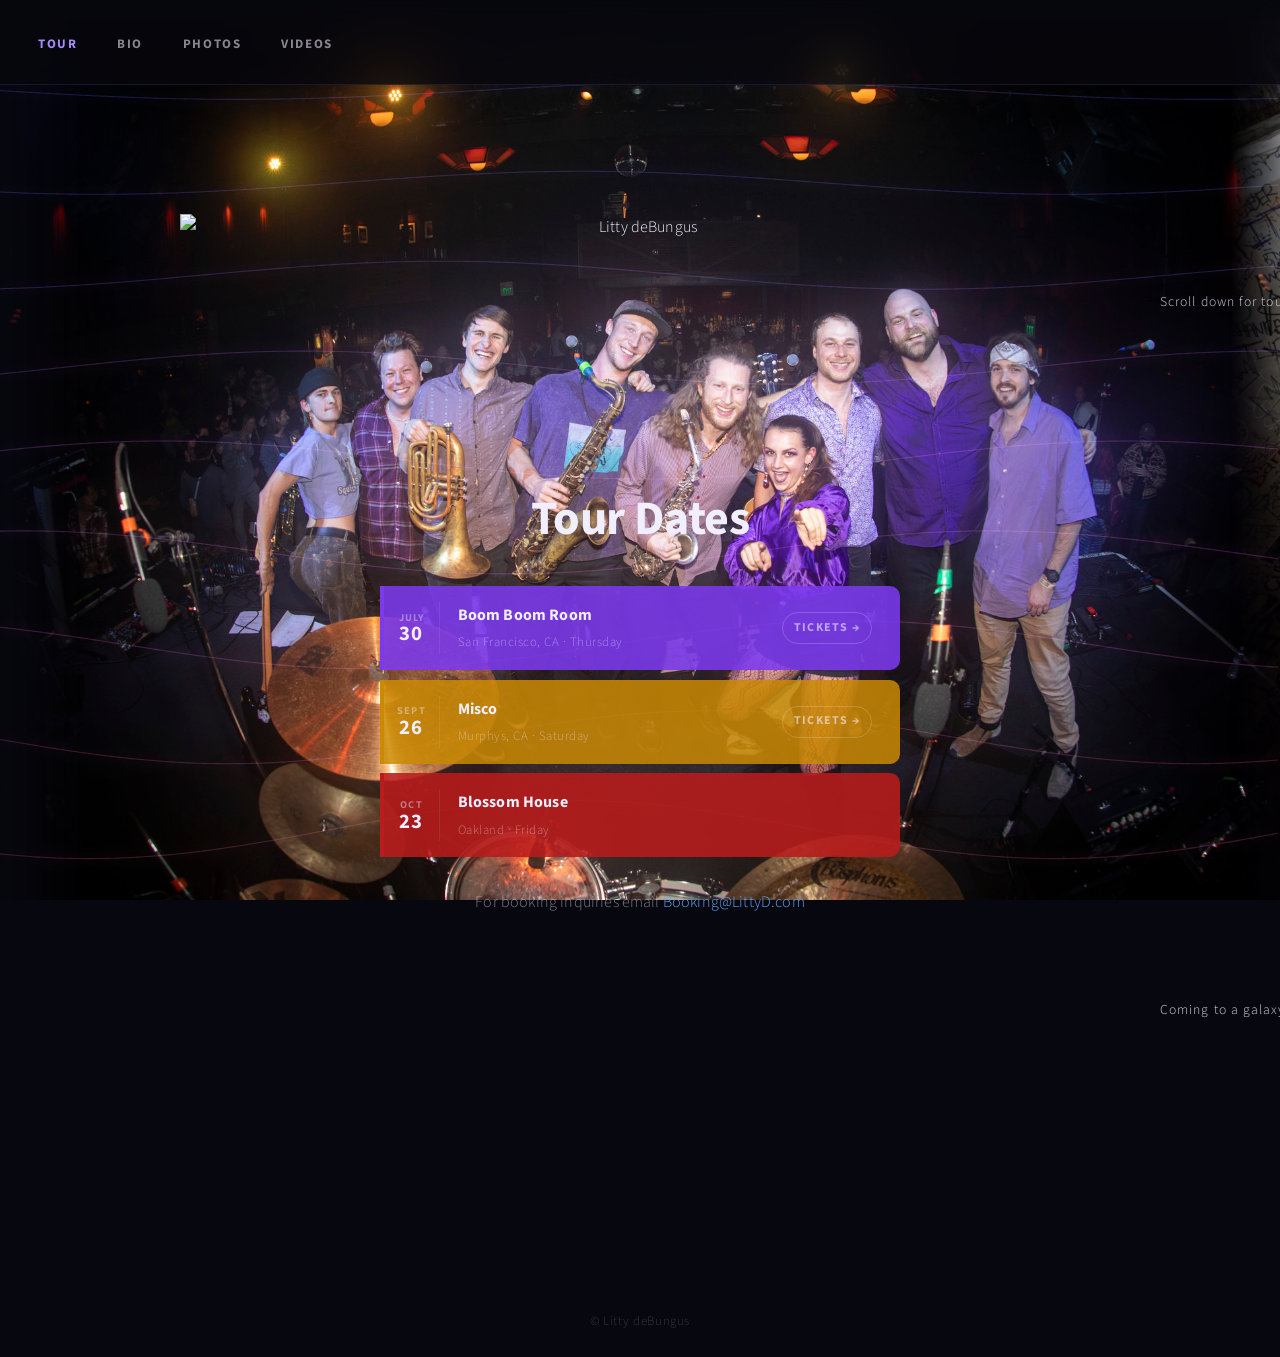
==== index.html @ 31338e6e "Add show: Blossom House; Update show: Blossom House" ====
<!DOCTYPE HTML>
<!--
  Copyright Stefan Turkowski
  Started from Aerial by HTML5 UP
-->
<html>
<head>
  <title>Litty D</title>
  <meta property="og:title" content="Litty D" />
  <meta property="og:type" content="website" />
  <meta property="og:url" content="https://littyd.com/" />
  <meta property="og:image" content="https://littyd.com/thumbnail.jpg" />
  <meta charset="utf-8" />
  <meta name="viewport" content="width=device-width, initial-scale=1, user-scalable=no" />
  <link rel="stylesheet" href="assets/css/main.css" />
  <script src="assets/js/logo-glow.js"></script>
  <noscript><link rel="stylesheet" href="assets/css/noscript.css" /></noscript>
</head>
<body class="is-preload">

  <div id="bg"></div>
  <canvas id="waves-bg"></canvas>

  <div id="wrapper">

    <header id="header">
      <nav class="topnav">
        <a class="active" href="./index.html">Tour</a>
        <a href="./bio.html">Bio</a>
        <a href="./photos.html">Photos</a>
        <a href="./videos.html">Videos</a>
      </nav>
    </header>

    <div id="main">
      <div class="content">

        <img src="logo.png" alt="Litty deBungus" class="site-logo" />

        <marquee id="easter2" behavior="scroll" direction="left">Scroll down for tour dates...</marquee>

        <nav>
          <ul>
            <li><a href="https://open.spotify.com/artist/1wzkm8uYH2UiFbdSSP0gIz?si=rSxMXra6RtSMRiDYsQe52A" class="icon brands fa-spotify"><span class="label">Spotify</span></a></li>
            <li><a href="https://music.youtube.com/channel/UCyQRqttn6OlrTbFi0AKCs3g?si=rKUJft7sG61y6W-c" class="icon brands fa-youtube"><span class="label">YouTube Music</span></a></li>
            <li><a href="https://www.instagram.com/littydebungus" class="icon brands fa-instagram"><span class="label">Instagram</span></a></li>
            <li><a href="https://www.facebook.com/littydebungus" class="icon brands fa-facebook-square"><span class="label">Facebook</span></a></li>
            <li><a href="https://www.youtube.com/channel/UCTn82omUSsgufkTLmqH3wOQ" class="icon brands fa-youtube-square"><span class="label">YouTube</span></a></li>
            <li><a href="https://littydebungus.bandcamp.com/album/live-at-misco-9-14-24" class="icon brands fa-bandcamp"><span class="label">BandCamp</span></a></li>
          </ul>
        </nav>

        <h2 class="section-title">Tour Dates</h2>

        <ul class="tour-dates-list">
          <li class="tour-date-item tour-color-purple" data-date="2026-07-30">
            <div class="tour-date-badge">
              <span class="badge-month">July</span>
              <span class="badge-day">30</span>
            </div>
            <div class="tour-date-info">
              <span class="tour-event-name">Boom Boom Room</span>
              <span class="tour-venue">San Francisco, CA &middot; Thursday</span>
            </div>
            <a href="https://boomboomroom.com/event/litty-debungus-no-cover-charge-funk-band-show-spectacular/client-club-demo/san-francisco-california/" class="tour-tickets-link">Tickets →</a>
          </li>
          <li class="tour-date-item tour-color-yellow" data-date="2026-09-26">
            <div class="tour-date-badge">
              <span class="badge-month">Sept</span>
              <span class="badge-day">26</span>
            </div>
            <div class="tour-date-info">
              <span class="tour-event-name">Misco</span>
              <span class="tour-venue">Murphys, CA &middot; Saturday</span>
            </div>
            <a href="http://campmisco.com/" class="tour-tickets-link">Tickets →</a>
          </li>
          <li class="tour-date-item tour-color-red" data-date="2026-10-23">
            <div class="tour-date-badge">
              <span class="badge-month">Oct</span>
              <span class="badge-day">23</span>
            </div>
            <div class="tour-date-info">
              <span class="tour-event-name">Blossom House</span>
              <span class="tour-venue">Oakland &middot; Friday</span>
            </div>
          </li>
        </ul>

        <p class="booking-blurb">For booking inquiries email <a href="mailto:Booking@LittyD.com">Booking@LittyD.com</a></p>

        <nav>
          <ul>
            <li><a href="https://open.spotify.com/artist/1wzkm8uYH2UiFbdSSP0gIz?si=rSxMXra6RtSMRiDYsQe52A" class="icon brands fa-spotify"><span class="label">Spotify</span></a></li>
            <li><a href="https://music.youtube.com/channel/UCyQRqttn6OlrTbFi0AKCs3g?si=rKUJft7sG61y6W-c" class="icon brands fa-youtube"><span class="label">YouTube Music</span></a></li>
            <li><a href="https://www.instagram.com/littydebungus" class="icon brands fa-instagram"><span class="label">Instagram</span></a></li>
            <li><a href="https://www.facebook.com/littydebungus" class="icon brands fa-facebook-square"><span class="label">Facebook</span></a></li>
            <li><a href="https://www.youtube.com/channel/UCTn82omUSsgufkTLmqH3wOQ" class="icon brands fa-youtube-square"><span class="label">YouTube</span></a></li>
            <li><a href="https://littydebungus.bandcamp.com/album/live-at-misco-9-14-24" class="icon brands fa-bandcamp"><span class="label">BandCamp</span></a></li>
          </ul>
        </nav>

        <marquee id="easter" behavior="scroll" direction="left"></marquee>
        <script>
          var myArray = [
            "The prescription's the same",
            "Coming to a galaxy near you",
            "Music as it ought to be",
            "Drivin' on the bay bridge",
          ];
          document.getElementById('easter').innerHTML = myArray[Math.floor(Math.random() * myArray.length)];
        </script>

        <!-- SnapWidget -->
        <script src="https://snapwidget.com/js/snapwidget.js"></script>
        <iframe src="https://snapwidget.com/embed/1117760" class="snapwidget-widget" allowtransparency="true" frameborder="0" scrolling="no" style="border:none; overflow:hidden; width:100%;" title="Recent Insta Posts"></iframe>

      </div>

      <footer id="footer">
        <span class="copyright">&copy; Litty deBungus</span>
      </footer>
    </div>

  </div>

  <script src="assets/js/dynamic-bg.js"></script>
  <script src="assets/js/waves-bg.js"></script>
  <script src="assets/js/glow-proximity.js"></script>
  <script>
    window.onload = function () { document.body.classList.remove('is-preload'); }
    window.ontouchmove = function () { return false; }
    window.onorientationchange = function () { document.body.scrollTop = 0; }
  </script>
</body>
</html>
---- assets/css/main.css ----
@import url("https://fonts.googleapis.com/css?family=Source+Sans+Pro:300,700,900");
@import url("fontawesome-all.min.css");

/* Reset */
html, body, div, span, applet, object,
iframe, h1, h2, h3, h4, h5, h6, p, blockquote,
pre, a, abbr, acronym, address, big, cite,
code, del, dfn, em, img, ins, kbd, q, s, samp,
small, strike, strong, sub, sup, tt, var, b,
u, i, center, dl, dt, dd, ol, ul, li, fieldset,
form, label, legend, table, caption, tbody,
tfoot, thead, tr, th, td, article, aside,
canvas, details, embed, figure, figcaption,
footer, header, hgroup, menu, nav, output, ruby,
section, summary, time, mark, audio, video {
  margin: 0; padding: 0; border: 0;
  font-size: 100%; font: inherit; vertical-align: baseline;
}

article, aside, details, figcaption, figure,
footer, header, hgroup, menu, nav, section { display: block; }

ol, ul { list-style: none; }
blockquote, q { quotes: none; }
blockquote:before, blockquote:after, q:before, q:after { content: ''; content: none; }
table { border-collapse: collapse; border-spacing: 0; }

html { box-sizing: border-box; }
*, *:before, *:after { box-sizing: inherit; }

/* ── Logo glow palette (overridden per-load by logo-glow.js) ────── */

:root {
  --lg-base:  rgba(167, 139, 250, 0.60);
  --lg-hi:    rgba(167, 139, 250, 0.90);
  --lg-mid:   rgba(167, 139, 250, 0.55);
  --lg-lo:    rgba(167, 139, 250, 0.30);
  --lg-fade:  rgba(167, 139, 250, 0.12);

  --lg-soft-base:  rgba(167, 139, 250, 0.22);
  --lg-soft-hi:    rgba(167, 139, 250, 0.38);
  --lg-soft-mid:   rgba(167, 139, 250, 0.18);
  --lg-soft-lo:    rgba(167, 139, 250, 0.08);
  --lg-soft-fade:  rgba(167, 139, 250, 0.03);

  --lg-text-a: rgba(167, 139, 250, 0.75);
  --lg-text-b: rgba(167, 139, 250, 0.38);
  --lg-text-c: rgba(167, 139, 250, 0.16);
}

/* ── Base ───────────────────────────────────────────────────────── */

html, body {
  background: #07070f;
  color: #f0eeff;
  font-family: 'Source Sans Pro', sans-serif;
  font-size: 16px;
  font-weight: 300;
  line-height: 1.7;
  letter-spacing: 0.01em;
  -webkit-text-size-adjust: none;
  overflow-y: scroll;
}

body.is-preload * { transition: none !important; animation: none !important; }

mark { background-color: transparent; color: inherit; }

a {
  color: #a78bfa;
  text-decoration: none;
  transition: color 0.2s ease, opacity 0.2s ease;
  border-bottom: none;
  outline: 0;
}
a:hover { color: #c4b5fd; opacity: 0.9; }

/* ── Old scrolling image backgrounds ───────────────────────────── */

#bg {
  backface-visibility: hidden;
  transform: translate3d(0,0,0);
  background: #07070f;
  height: calc(100% - 20px);
  left: 0;
  position: fixed;
  top: 20px;
  z-index: 0;
}

#bg2 {
  backface-visibility: hidden;
  transform: translate3d(0,0,0);
  background: #07070f url("images/bg2.jpg") bottom left;
  background-repeat: repeat-x;
  background-size: contain;
  width: 6750px;
  height: calc(100% - 20px);
  left: 0;
  position: fixed;
  top: 20px;
  z-index: 0;
}

@keyframes bg {
  0%   { transform: translate3d(0,0,0); }
  100% { transform: translate3d(-2250px,0,0); }
}

@media screen and (max-width: 1680px) {
  @keyframes bg {
    0%   { transform: translate3d(0,0,0); }
    100% { transform: translate3d(-1500px,0,0); }
  }
}

@media screen and (max-width: 1280px) {
  @keyframes bg {
    0%   { transform: translate3d(0,0,0); }
    100% { transform: translate3d(-750px,0,0); }
  }
}

@media screen and (max-width: 736px) {
  #bg, #bg2 { top: 20px; height: calc(100% - 20px); }
  #bg { animation: bg-mobile 24s linear infinite alternate; }
  @keyframes bg-mobile {
    0%   { transform: translate3d(0,0,0); }
    100% { transform: translate3d(-300px,0,0); }
  }
}

/* ── Canvas BG ──────────────────────────────────────────────────── */

#waves-bg {
  position: fixed;
  top: 20px;
  left: 0;
  right: 0;
  bottom: 0;
  width: 100%;
  height: calc(100% - 20px);
  z-index: 1;
  pointer-events: none;
  mix-blend-mode: screen;
}

/* ── Wrapper ────────────────────────────────────────────────────── */

#wrapper {
  position: relative;
  z-index: 2;
  min-height: 100vh;
}

/* ── Header / Nav ───────────────────────────────────────────────── */

#header {
  position: fixed;
  top: 0;
  left: 0;
  right: 0;
  z-index: 999;
  background: rgba(7, 7, 15, 0.72);
  backdrop-filter: blur(18px);
  -webkit-backdrop-filter: blur(18px);
  border-bottom: 1px solid rgba(167, 139, 250, 0.12);
  animation: none;
  opacity: 1;
  transform: none;
}

.topnav {
  display: flex;
  align-items: center;
  padding: 0 20px;
  height: 20px;
  gap: 4px;
}

.topnav a {
  display: inline-flex;
  align-items: center;
  height: 20px;
  padding: 0 18px;
  font-size: 13px;
  font-weight: 700;
  letter-spacing: 0.12em;
  text-transform: uppercase;
  color: rgba(240, 238, 255, 0.55);
  text-decoration: none;
  border: none;
  border-bottom: 2px solid transparent;
  transition: color 0.2s ease, border-color 0.2s ease;
  position: relative;
  top: 1px;
}

.topnav a:hover {
  color: #f0eeff;
  border-bottom-color: rgba(167, 139, 250, 0.4);
}

.topnav a.active {
  color: #a78bfa;
  border-bottom-color: #a78bfa;
}

/* ── Main content area ──────────────────────────────────────────── */

#main {
  position: relative;
  z-index: 1;
}

div.content {
  max-width: min(1280px, 94vw);
  margin: 0 auto;
  padding: 60px 3vw 80px;
  text-align: center;
}

/* ── Typography classes ─────────────────────────────────────────── */

.page-title {
  font-size: clamp(2.8rem, 6vw, 5rem);
  font-weight: 700;
  line-height: 1.1;
  letter-spacing: -0.02em;
  color: #f0eeff;
  text-shadow: none;
  transition: text-shadow 0.3s ease;
  margin-bottom: 0.4em;
}

.section-title {
  font-size: clamp(1.8rem, 4vw, 3rem);
  font-weight: 700;
  line-height: 1.15;
  letter-spacing: -0.01em;
  color: #f0eeff;
  text-shadow: none;
  margin: 2.5em 0 0.8em;
}

.bio-text {
  font-size: 1.15rem;
  font-weight: 300;
  line-height: 1.75;
  color: rgba(240, 238, 255, 0.82);
  margin-bottom: 1.4em;
  text-align: left;
}

/* ── Logo ───────────────────────────────────────────────────────── */

.site-logo {
  display: block;
  max-width: min(920px, 95vw);
  width: 95%;
  margin: 12vw auto 2rem;
}

/* ── Social icons nav ───────────────────────────────────────────── */

div.content nav,
#header nav {
  margin: 2em 0;
}

div.content nav ul,
#header nav ul {
  display: flex;
  justify-content: center;
  flex-wrap: wrap;
  gap: 10px;
}

div.content nav li,
#header nav li {
  display: inline-flex;
  animation: none;
  opacity: 1;
  transform: none;
}

div.content nav a:before,
#header nav a:before {
  display: flex;
  align-items: center;
  justify-content: center;
  width: 2.6em;
  height: 2.6em;
  border-radius: 50%;
  border: 1px solid rgba(167, 139, 250, 0.35);
  font-size: 1.5em;
  color: rgba(240, 238, 255, 0.65);
  transition: all 0.25s ease;
  font-family: 'Font Awesome 5 Brands';
  font-style: normal;
  font-variant: normal;
  text-rendering: auto;
  line-height: 1;
  -webkit-font-smoothing: antialiased;
}

div.content nav a:hover:before,
#header nav a:hover:before {
  border-color: #a78bfa;
  color: #a78bfa;
  box-shadow: 0 0 14px rgba(167, 139, 250, 0.5), inset 0 0 14px rgba(167, 139, 250, 0.08);
  transform: translateY(-2px);
}

div.content nav a span,
#header nav a span { display: none; }

div.content nav a,
#header nav a {
  border: none;
  display: inline-block;
}

/* ── Tour dates ─────────────────────────────────────────────────── */

.tour-dates-list {
  list-style: none;
  margin: 1.5em auto;
  text-align: left;
  max-width: 520px;
}

.tour-date-item {
  display: flex;
  align-items: center;
  gap: 1.1em;
  padding: 1em 1.4em 1em 0;
  margin-bottom: 0.6em;
  border-radius: 0 10px 10px 0;
  border-left: 4px solid #7c3aed;
  background: rgba(124, 58, 237, 0.07);
  transition: background 0.25s ease, transform 0.2s ease;
  overflow: hidden;
}

.tour-date-item:hover {
  transform: translateX(3px);
}

.tour-date-badge {
  flex-shrink: 0;
  width: 56px;
  text-align: center;
  padding: 0.5em 0.4em;
  margin-left: 0;
  font-size: 0.7rem;
  font-weight: 700;
  letter-spacing: 0.1em;
  text-transform: uppercase;
  line-height: 1.3;
  color: rgba(240, 238, 255, 0.6);
  border-right: 1px solid rgba(255,255,255,0.08);
  align-self: stretch;
  display: flex;
  flex-direction: column;
  align-items: center;
  justify-content: center;
}

.tour-date-badge .badge-month {
  font-size: 0.65rem;
  opacity: 0.7;
}

.tour-date-badge .badge-day {
  font-size: 1.3rem;
  font-weight: 700;
  line-height: 1;
  color: #f0eeff;
}

.tour-date-info {
  flex: 1;
  min-width: 0;
}

.tour-event-name {
  display: block;
  font-size: 1rem;
  font-weight: 700;
  color: #f0eeff;
  margin-bottom: 0.2em;
}

.tour-event-name:hover { color: inherit; opacity: 0.85; }

.tour-venue {
  display: block;
  font-size: 0.8rem;
  color: rgba(240, 238, 255, 0.45);
  letter-spacing: 0.04em;
}

.tour-tickets-link {
  flex-shrink: 0;
  font-size: 0.75rem;
  font-weight: 700;
  letter-spacing: 0.1em;
  text-transform: uppercase;
  padding: 0.4em 0.9em;
  border-radius: 20px;
  border: 1px solid rgba(240,238,255,0.2);
  color: rgba(240,238,255,0.6);
  transition: all 0.2s ease;
  margin-right: 0.5em;
}

.tour-tickets-link:hover {
  border-color: rgba(240,238,255,0.6);
  color: #f0eeff;
  background: rgba(255,255,255,0.06);
}

/* Color variants — cycle through these for each show */

.tour-color-purple {
  border-left-color: #7c3aed;
  background: rgba(124, 58, 237, 0.88);
}
.tour-color-purple:hover { background: rgba(124, 58, 237, 0.96); }

.tour-color-yellow {
  border-left-color: #ca8a04;
  background: rgba(202, 138, 4, 0.85);
}
.tour-color-yellow:hover { background: rgba(202, 138, 4, 0.94); }

.tour-color-white {
  border-left-color: #e2e8f0;
  background: rgba(226, 232, 240, 0.18);
}
.tour-color-white:hover { background: rgba(226, 232, 240, 0.28); }

.tour-color-red {
  border-left-color: #b91c1c;
  background: rgba(185, 28, 28, 0.88);
}
.tour-color-red:hover { background: rgba(185, 28, 28, 0.96); }

.tour-color-blue {
  border-left-color: #1d4ed8;
  background: rgba(29, 78, 216, 0.88);
}
.tour-color-blue:hover { background: rgba(29, 78, 216, 0.96); }

/* ── Booking blurb ──────────────────────────────────────────────── */

.booking-blurb {
  font-size: 1rem;
  color: rgba(240, 238, 255, 0.5);
  margin: 2em 0 1em;
}

.booking-blurb a { color: #60a5fa; }
.booking-blurb a:hover { color: #93c5fd; }

/* ── Easter egg marquee ─────────────────────────────────────────── */

marquee {
  font-size: 0.85rem;
  color: rgba(240, 238, 255, 0.92);
  padding: 4px 0;
  margin: 1em 0;
  letter-spacing: 0.08em;
  width: 100vw;
  margin-left: calc(50% - 50vw);
}

/* ── Band member grid ───────────────────────────────────────────── */

.members-grid {
  display: grid;
  grid-template-columns: repeat(2, 1fr);
  gap: 20px;
  margin: 2em 0;
  text-align: center;
}

.band-member-card {
  background: rgba(167, 139, 250, 0.04);
  border: 1px solid rgba(167, 139, 250, 0.1);
  border-radius: 16px;
  padding: 28px 20px 24px;
  transition: transform 0.25s ease, box-shadow 0.25s ease, border-color 0.25s ease;
}

.band-member-card:hover {
  transform: translateY(-4px);
  box-shadow: 0 8px 20px rgba(167, 139, 250, 0.15);
  border-color: rgba(167, 139, 250, 0.35);
}

.band-member-photo {
  width: 160px;
  height: 160px;
  object-fit: cover;
  border-radius: 50%;
  border: 2px solid rgba(167, 139, 250, 0.35);
  margin-bottom: 14px;
  display: block;
  margin-left: auto;
  margin-right: auto;
  transition: border-color 0.25s ease, box-shadow 0.25s ease, transform 0.25s ease;
}

.band-member-card:hover .band-member-photo {
  border-color: var(--lg-mid);
  transform: scale(1.1);
}

.member-name {
  font-size: 1.1rem;
  font-weight: 700;
  color: #f0eeff;
  margin-bottom: 4px;
  letter-spacing: 0.02em;
}

.member-role {
  font-size: 0.85rem;
  color: rgba(167, 139, 250, 0.7);
  letter-spacing: 0.08em;
  text-transform: uppercase;
}

/* ── Frog image ─────────────────────────────────────────────────── */

.frog-image {
  display: block;
  max-width: 260px;
  margin: 2em auto;
  opacity: 1;
  border-radius: 12px;
}

/* ── Footer logo ────────────────────────────────────────────────── */

.footer-logo {
  display: block;
  max-width: 320px;
  width: 60%;
  margin: 3em auto 1em;
  opacity: 1;
  border-radius: 10px;
}

/* ── Photo gallery ──────────────────────────────────────────────── */

.photo-grid {
  display: grid;
  grid-template-columns: repeat(2, 1fr);
  gap: 12px;
  margin: 2em 0;
}

.photo-grid img {
  width: 100%;
  height: auto;
  display: block;
  border-radius: 8px;
  transition: transform 0.3s ease, box-shadow 0.3s ease;
  border: 1px solid rgba(167, 139, 250, 0.08);
}

.photo-grid img:hover {
  transform: scale(1.025);
  box-shadow: 0 0 24px rgba(167, 139, 250, 0.3);
  border-color: rgba(167, 139, 250, 0.3);
  z-index: 2;
  position: relative;
}

/* ── Video grid ─────────────────────────────────────────────────── */

.video-grid {
  display: flex;
  flex-direction: column;
  gap: 24px;
  margin: 2em 0;
}

.video-card {
  border-radius: 12px;
  overflow: hidden;
  border: 1px solid rgba(96, 165, 250, 0.12);
  background: rgba(96, 165, 250, 0.03);
  transition: box-shadow 0.3s ease, border-color 0.3s ease;
}

.video-card:hover {
  box-shadow: 0 0 28px rgba(96, 165, 250, 0.2);
  border-color: rgba(96, 165, 250, 0.3);
}

/* ── Responsive iframe ──────────────────────────────────────────── */

.iframe-container {
  position: relative;
  width: 100%;
  padding-bottom: 56.25%;
  height: 0;
}

.iframe-container iframe {
  position: absolute;
  top: 0; left: 0;
  width: 100%; height: 100%;
}

/* ── Icon ───────────────────────────────────────────────────────── */

.icon { text-decoration: none; position: relative; }

.icon:before {
  -moz-osx-font-smoothing: grayscale;
  -webkit-font-smoothing: antialiased;
  display: inline-block;
  font-style: normal;
  font-variant: normal;
  text-rendering: auto;
  line-height: 1;
  text-transform: none !important;
  font-family: 'Font Awesome 5 Free';
  font-weight: 400;
}

.icon > .label { display: none; }
.icon.solid:before { font-weight: 900; }
.icon.brands:before { font-family: 'Font Awesome 5 Brands'; }

/* ── Footer ─────────────────────────────────────────────────────── */

#footer {
  position: relative;
  text-align: center;
  padding: 24px;
  font-size: 0.8rem;
  color: rgba(240, 238, 255, 0.2);
  letter-spacing: 0.05em;
}

/* ── Responsive ─────────────────────────────────────────────────── */

@media screen and (max-width: 768px) {
  html, body { font-size: 14px; }

  div.content { padding: 88px 4vw 60px; }

  .topnav { padding: 0 16px; gap: 0; }
  .topnav a { padding: 0 12px; font-size: 12px; }

  .members-grid { grid-template-columns: 1fr; }

  .photo-grid { grid-template-columns: 1fr; }

  .band-member-photo { width: 130px; height: 130px; }
}

@media screen and (max-width: 480px) {
  html, body { font-size: 13px; }

  .topnav { height: 20px; }
  .topnav a { height: 20px; padding: 0 10px; font-size: 11px; letter-spacing: 0.08em; }

  div.content { padding: 52px 4vw 48px; }
}
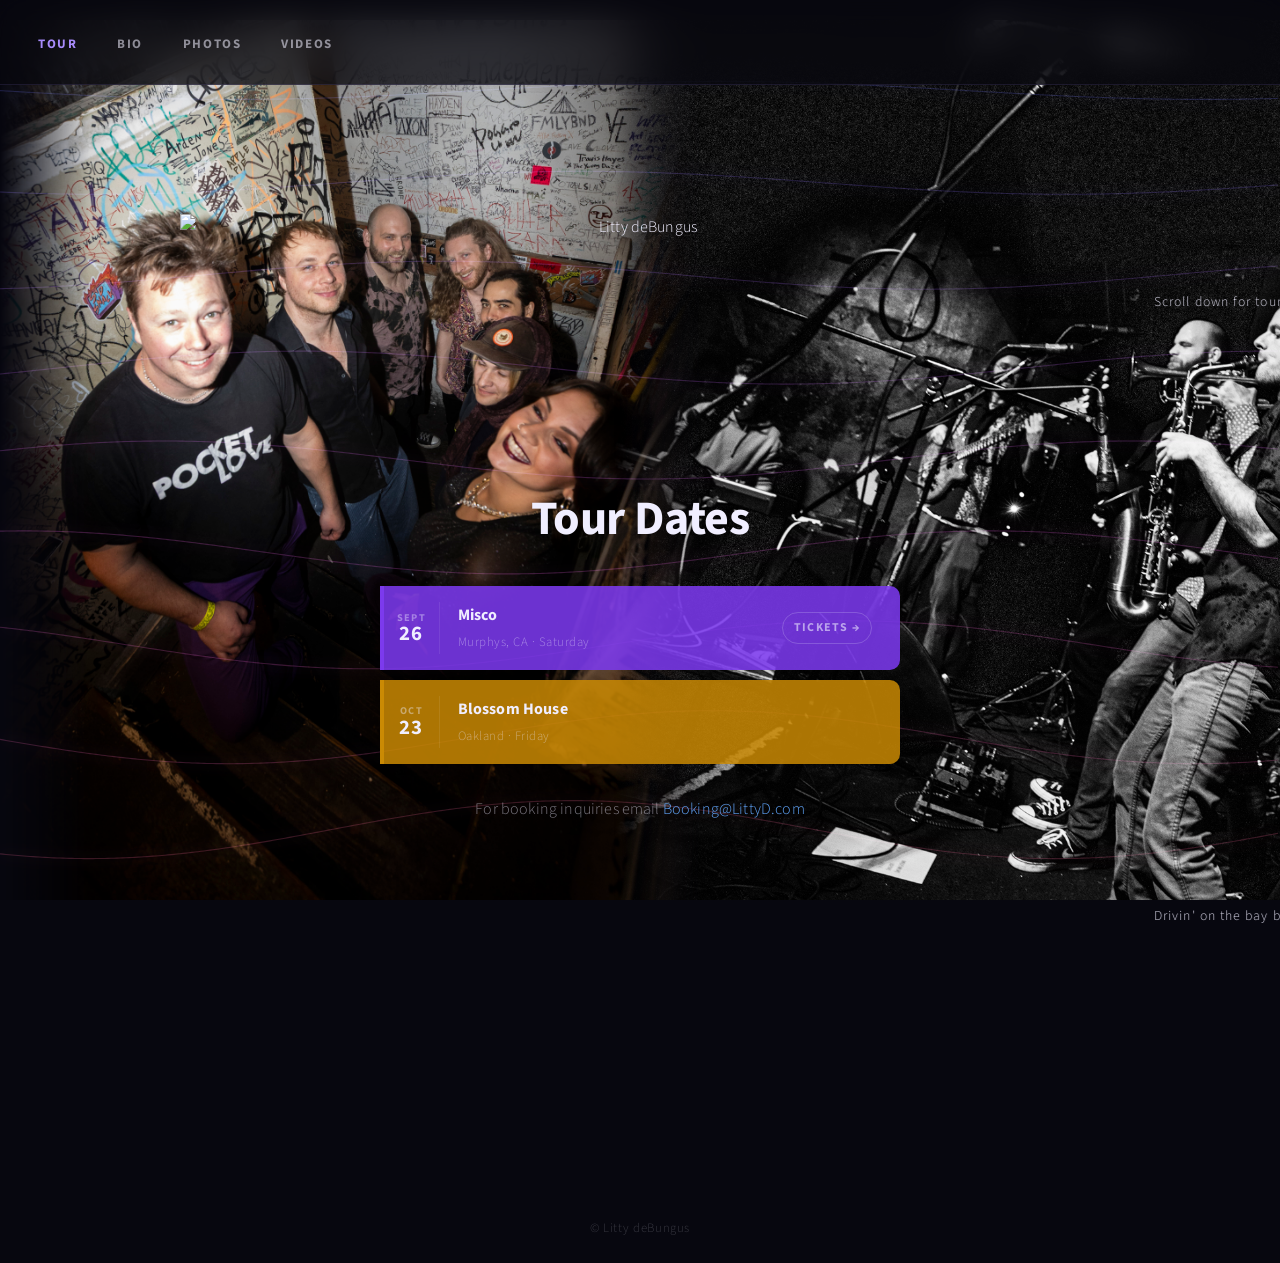
==== commit f690f48e: "Remove 1 past show" ====
--- a/index.html
+++ b/index.html
@@ -53,18 +53,7 @@
         <h2 class="section-title">Tour Dates</h2>
 
         <ul class="tour-dates-list">
-          <li class="tour-date-item tour-color-purple" data-date="2026-07-30">
-            <div class="tour-date-badge">
-              <span class="badge-month">July</span>
-              <span class="badge-day">30</span>
-            </div>
-            <div class="tour-date-info">
-              <span class="tour-event-name">Boom Boom Room</span>
-              <span class="tour-venue">San Francisco, CA &middot; Thursday</span>
-            </div>
-            <a href="https://boomboomroom.com/event/litty-debungus-no-cover-charge-funk-band-show-spectacular/client-club-demo/san-francisco-california/" class="tour-tickets-link">Tickets →</a>
-          </li>
-          <li class="tour-date-item tour-color-yellow" data-date="2026-09-26">
+          <li class="tour-date-item tour-color-purple" data-date="2026-09-26">
             <div class="tour-date-badge">
               <span class="badge-month">Sept</span>
               <span class="badge-day">26</span>
@@ -75,7 +64,7 @@
             </div>
             <a href="http://campmisco.com/" class="tour-tickets-link">Tickets →</a>
           </li>
-          <li class="tour-date-item tour-color-red" data-date="2026-10-23">
+          <li class="tour-date-item tour-color-yellow" data-date="2026-10-23">
             <div class="tour-date-badge">
               <span class="badge-month">Oct</span>
               <span class="badge-day">23</span>
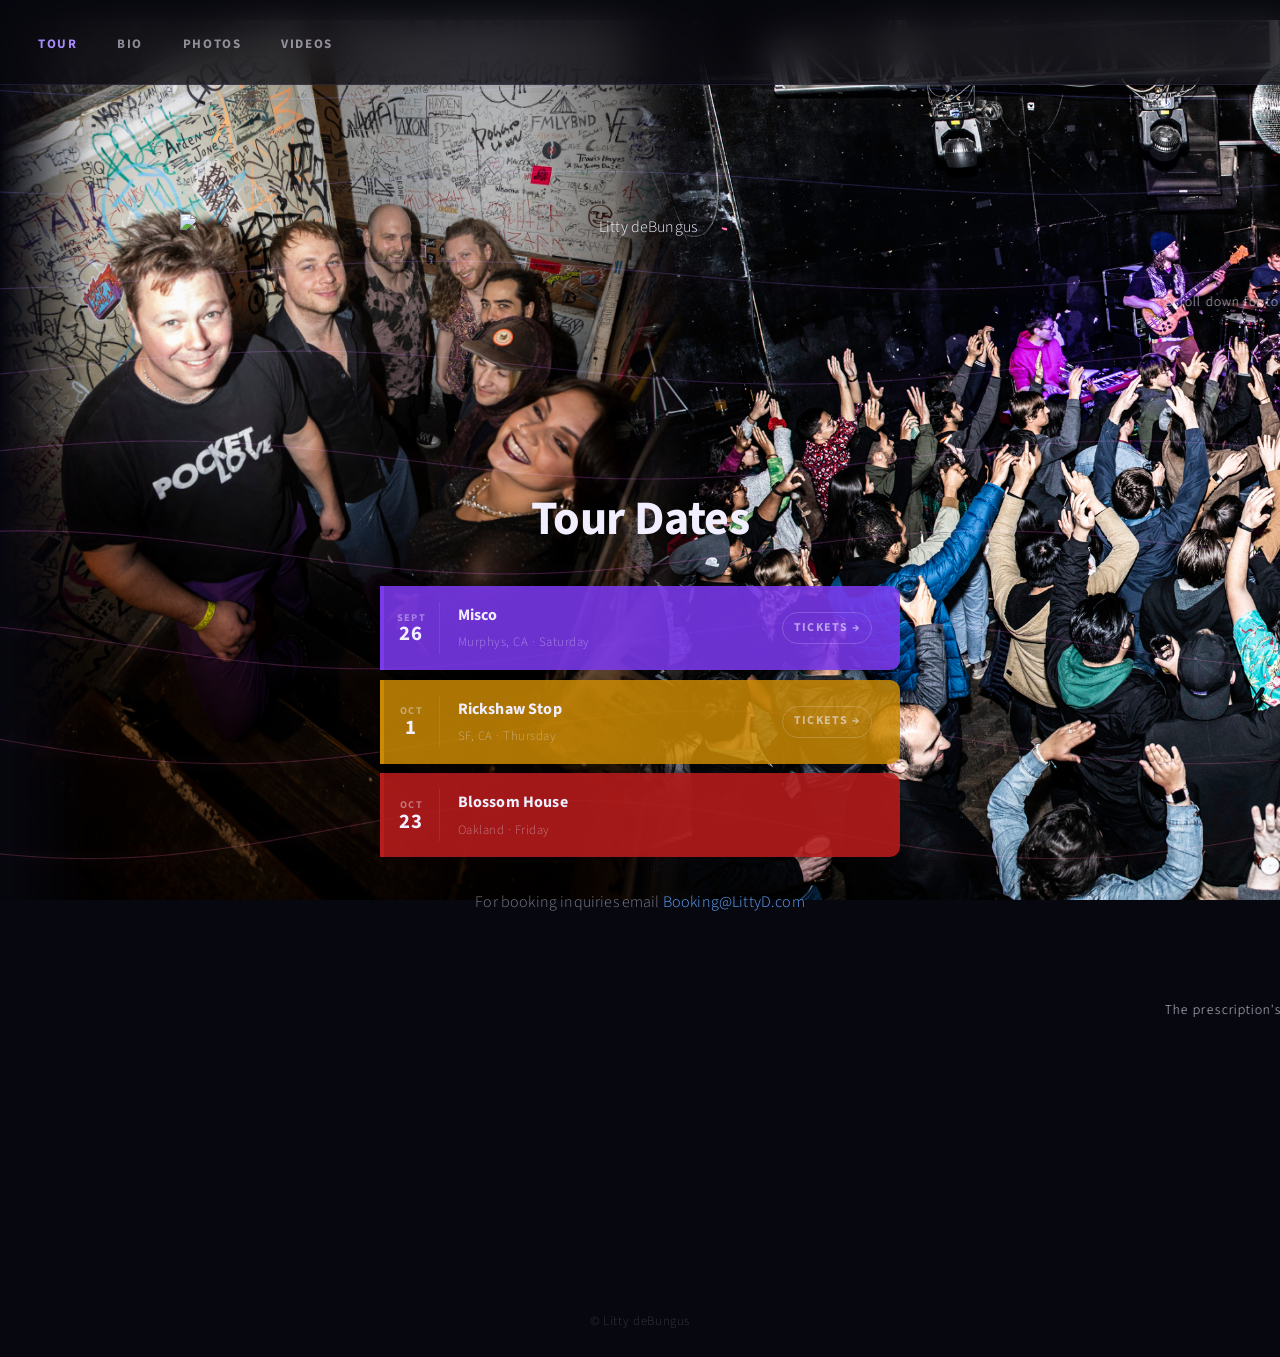
==== commit 1db54f7c: "Add show: Rickshaw Stop" ====
--- a/index.html
+++ b/index.html
@@ -64,7 +64,18 @@
             </div>
             <a href="http://campmisco.com/" class="tour-tickets-link">Tickets →</a>
           </li>
-          <li class="tour-date-item tour-color-yellow" data-date="2026-10-23">
+          <li class="tour-date-item tour-color-yellow" data-date="2026-10-01">
+            <div class="tour-date-badge">
+              <span class="badge-month">Oct</span>
+              <span class="badge-day">1</span>
+            </div>
+            <div class="tour-date-info">
+              <span class="tour-event-name">Rickshaw Stop</span>
+              <span class="tour-venue">SF, CA &middot; Thursday</span>
+            </div>
+            <a href="https://rickshawstop.com/calendar/" class="tour-tickets-link">Tickets →</a>
+          </li>
+          <li class="tour-date-item tour-color-red" data-date="2026-10-23">
             <div class="tour-date-badge">
               <span class="badge-month">Oct</span>
               <span class="badge-day">23</span>
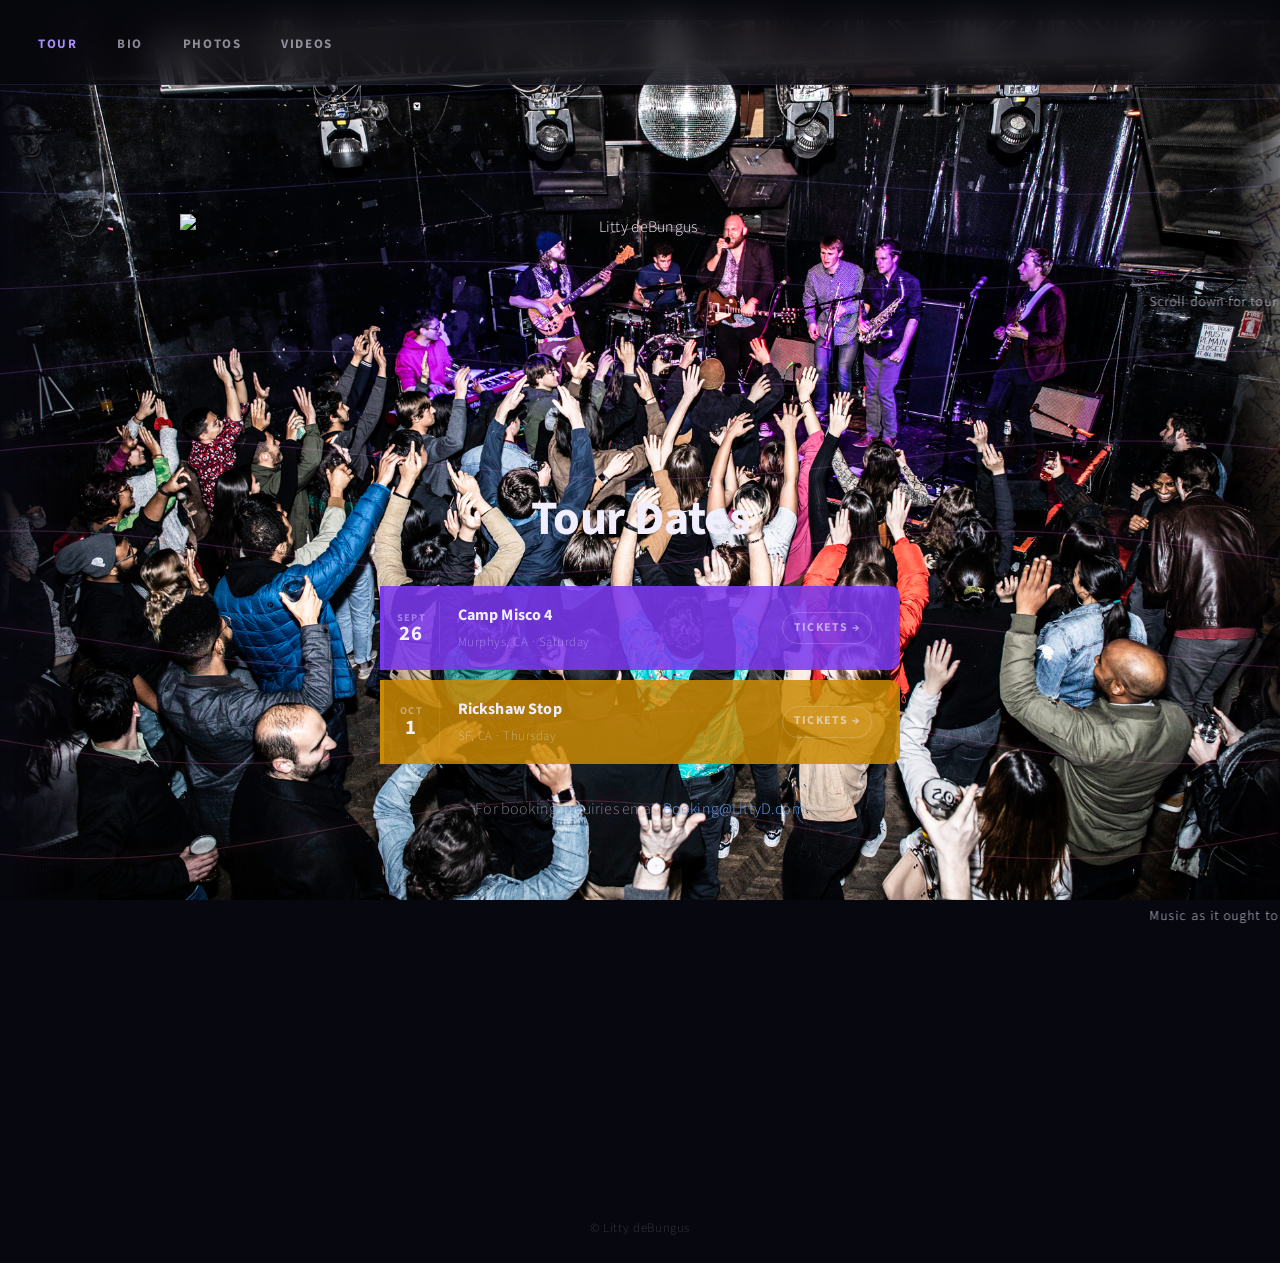
==== commit 58098264: "Remove 1 show; Update show: Camp Misco 4" ====
--- a/index.html
+++ b/index.html
@@ -59,7 +59,7 @@
               <span class="badge-day">26</span>
             </div>
             <div class="tour-date-info">
-              <span class="tour-event-name">Misco</span>
+              <span class="tour-event-name">Camp Misco 4</span>
               <span class="tour-venue">Murphys, CA &middot; Saturday</span>
             </div>
             <a href="http://campmisco.com/" class="tour-tickets-link">Tickets →</a>
@@ -74,16 +74,6 @@
               <span class="tour-venue">SF, CA &middot; Thursday</span>
             </div>
             <a href="https://rickshawstop.com/calendar/" class="tour-tickets-link">Tickets →</a>
-          </li>
-          <li class="tour-date-item tour-color-red" data-date="2026-10-23">
-            <div class="tour-date-badge">
-              <span class="badge-month">Oct</span>
-              <span class="badge-day">23</span>
-            </div>
-            <div class="tour-date-info">
-              <span class="tour-event-name">Blossom House</span>
-              <span class="tour-venue">Oakland &middot; Friday</span>
-            </div>
           </li>
         </ul>
 
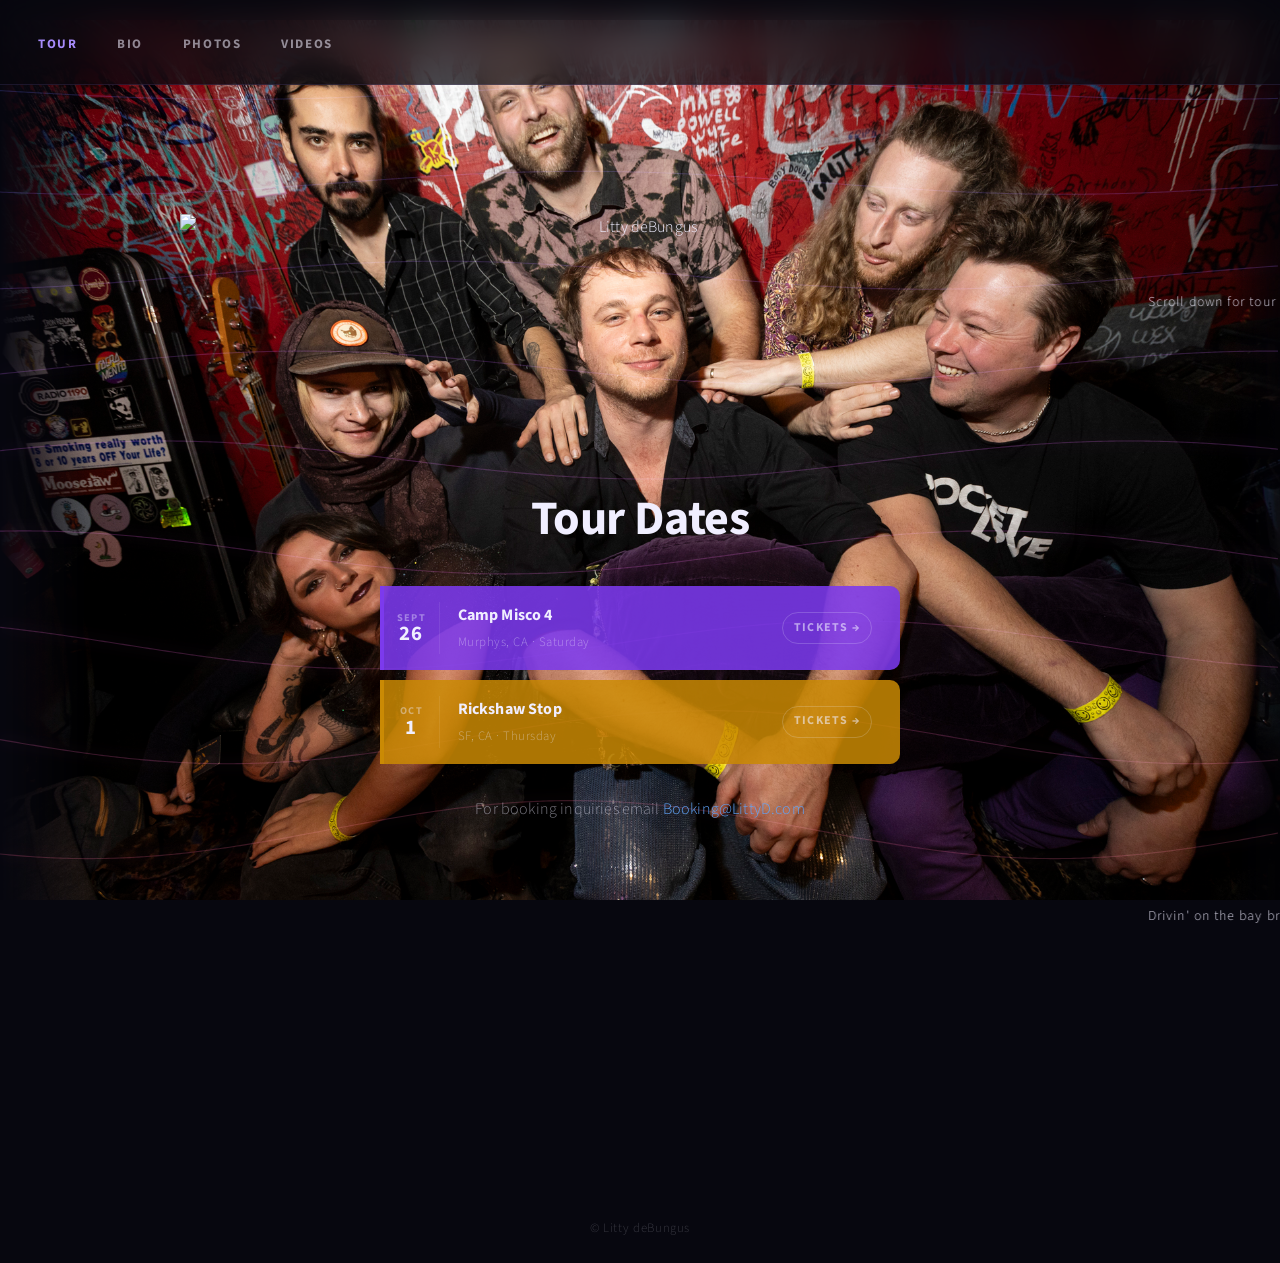
==== commit 8259f7ab: "Update show: Rickshaw Stop" ====
--- a/index.html
+++ b/index.html
@@ -73,7 +73,7 @@
               <span class="tour-event-name">Rickshaw Stop</span>
               <span class="tour-venue">SF, CA &middot; Thursday</span>
             </div>
-            <a href="https://rickshawstop.com/calendar/" class="tour-tickets-link">Tickets →</a>
+            <a href="https://wl.eventim.us/event/miss-hits-litty-debungus-album-release/702573?afflky=RickshawStop" class="tour-tickets-link">Tickets →</a>
           </li>
         </ul>
 
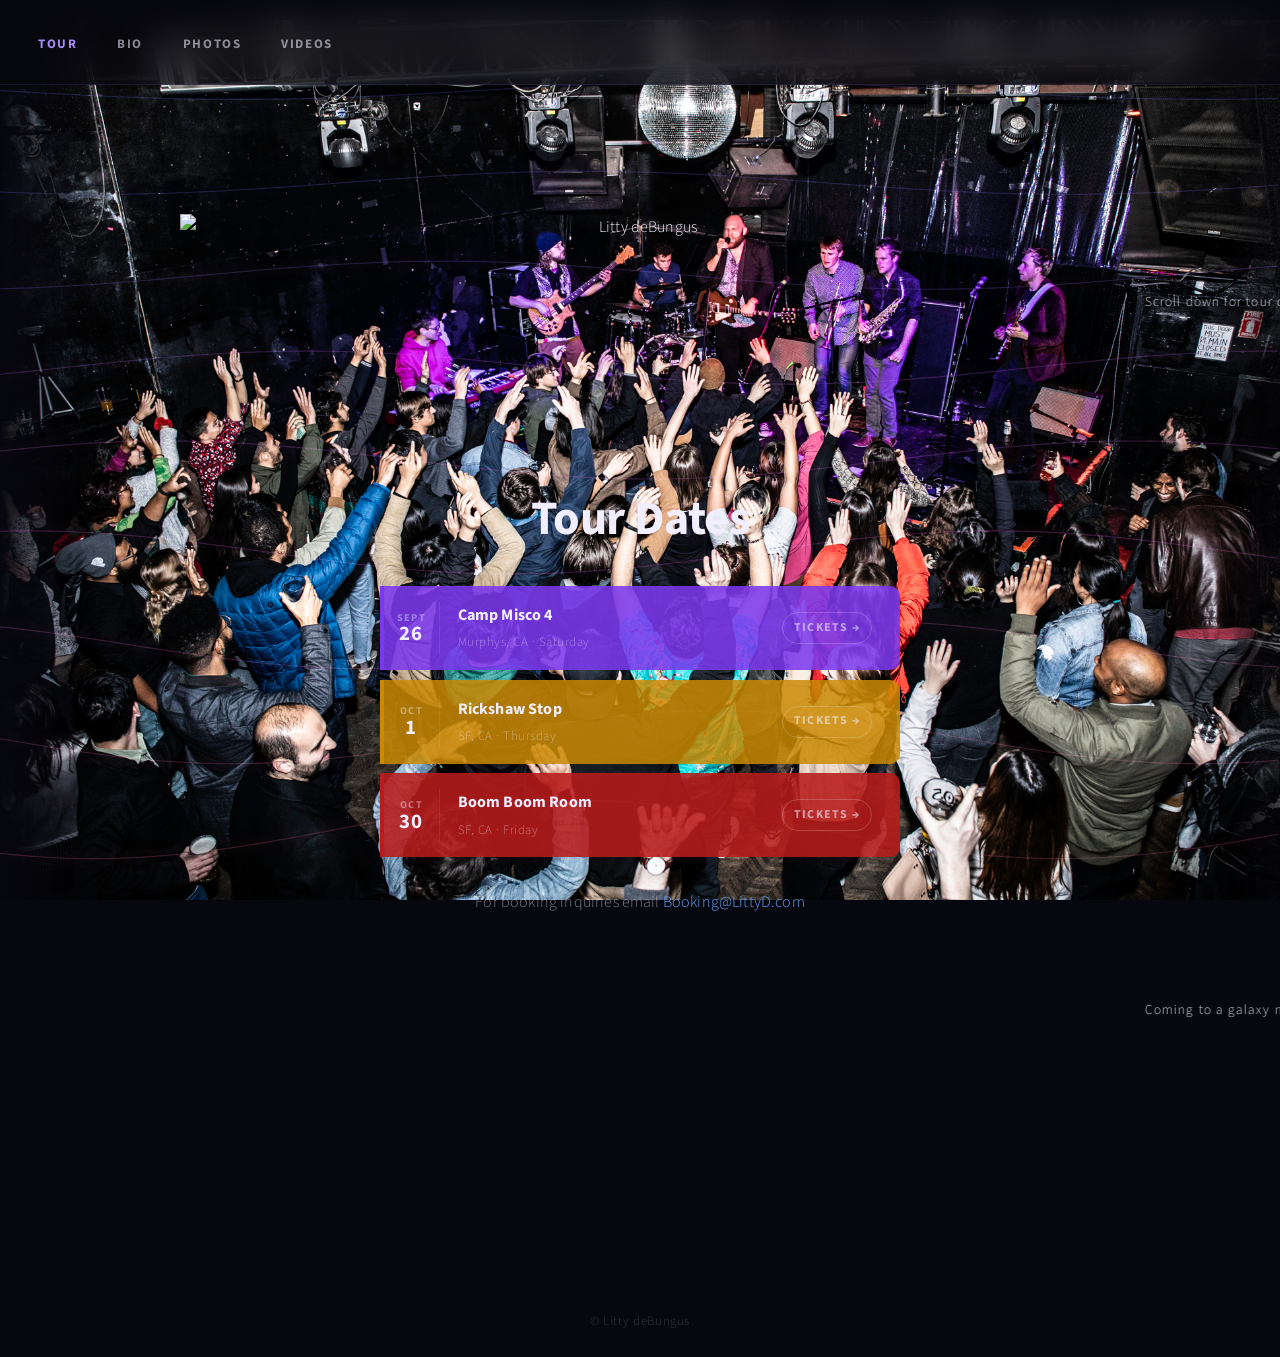
==== commit 388c621d: "Add show: Boom Boom Room" ====
--- a/index.html
+++ b/index.html
@@ -75,6 +75,17 @@
             </div>
             <a href="https://wl.eventim.us/event/miss-hits-litty-debungus-album-release/702573?afflky=RickshawStop" class="tour-tickets-link">Tickets →</a>
           </li>
+          <li class="tour-date-item tour-color-red" data-date="2026-10-30">
+            <div class="tour-date-badge">
+              <span class="badge-month">Oct</span>
+              <span class="badge-day">30</span>
+            </div>
+            <div class="tour-date-info">
+              <span class="tour-event-name">Boom Boom Room</span>
+              <span class="tour-venue">SF, CA &middot; Friday</span>
+            </div>
+            <a href="https://boomboomroom.com/events/" class="tour-tickets-link">Tickets →</a>
+          </li>
         </ul>
 
         <p class="booking-blurb">For booking inquiries email <a href="mailto:Booking@LittyD.com">Booking@LittyD.com</a></p>
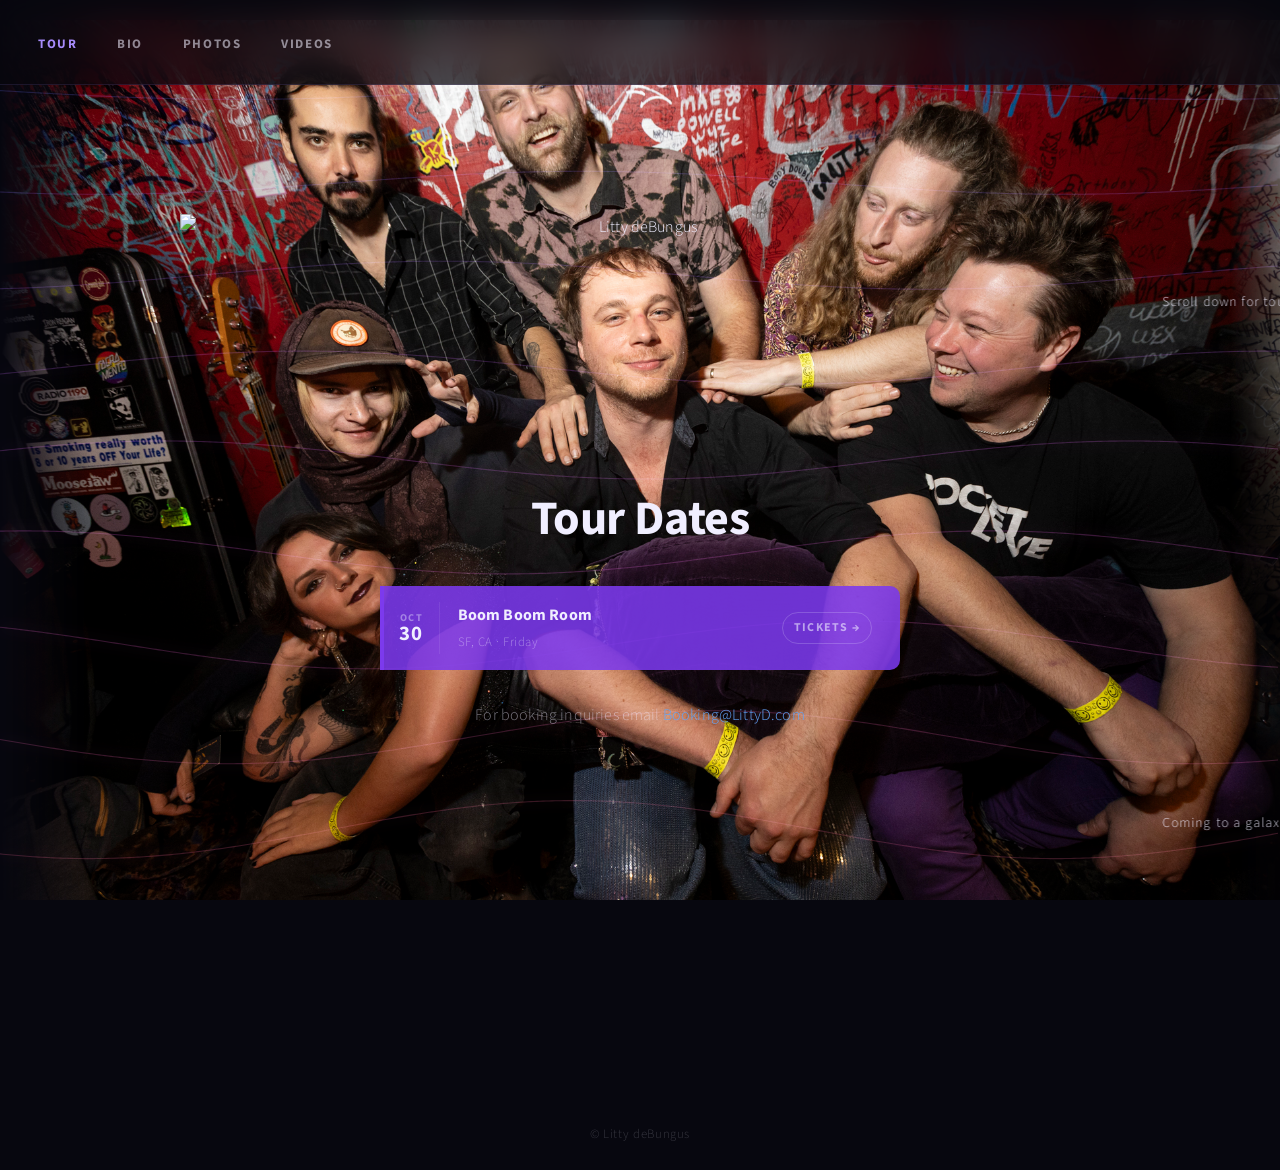
==== commit f2b0673f: "Remove 2 past shows; Update show: Boom Boom Room" ====
--- a/index.html
+++ b/index.html
@@ -53,29 +53,7 @@
         <h2 class="section-title">Tour Dates</h2>
 
         <ul class="tour-dates-list">
-          <li class="tour-date-item tour-color-purple" data-date="2026-09-26">
-            <div class="tour-date-badge">
-              <span class="badge-month">Sept</span>
-              <span class="badge-day">26</span>
-            </div>
-            <div class="tour-date-info">
-              <span class="tour-event-name">Camp Misco 4</span>
-              <span class="tour-venue">Murphys, CA &middot; Saturday</span>
-            </div>
-            <a href="http://campmisco.com/" class="tour-tickets-link">Tickets →</a>
-          </li>
-          <li class="tour-date-item tour-color-yellow" data-date="2026-10-01">
-            <div class="tour-date-badge">
-              <span class="badge-month">Oct</span>
-              <span class="badge-day">1</span>
-            </div>
-            <div class="tour-date-info">
-              <span class="tour-event-name">Rickshaw Stop</span>
-              <span class="tour-venue">SF, CA &middot; Thursday</span>
-            </div>
-            <a href="https://wl.eventim.us/event/miss-hits-litty-debungus-album-release/702573?afflky=RickshawStop" class="tour-tickets-link">Tickets →</a>
-          </li>
-          <li class="tour-date-item tour-color-red" data-date="2026-10-30">
+          <li class="tour-date-item tour-color-purple" data-date="2026-10-30">
             <div class="tour-date-badge">
               <span class="badge-month">Oct</span>
               <span class="badge-day">30</span>
@@ -84,7 +62,7 @@
               <span class="tour-event-name">Boom Boom Room</span>
               <span class="tour-venue">SF, CA &middot; Friday</span>
             </div>
-            <a href="https://boomboomroom.com/events/" class="tour-tickets-link">Tickets →</a>
+            <a href="https://boomboomroom.com/event/monsters-of-funk-the-humidors-litty-debungus-burlesque-noir-galactic-afterparty/client-club-demo/san-francisco-california/" class="tour-tickets-link">Tickets →</a>
           </li>
         </ul>
 
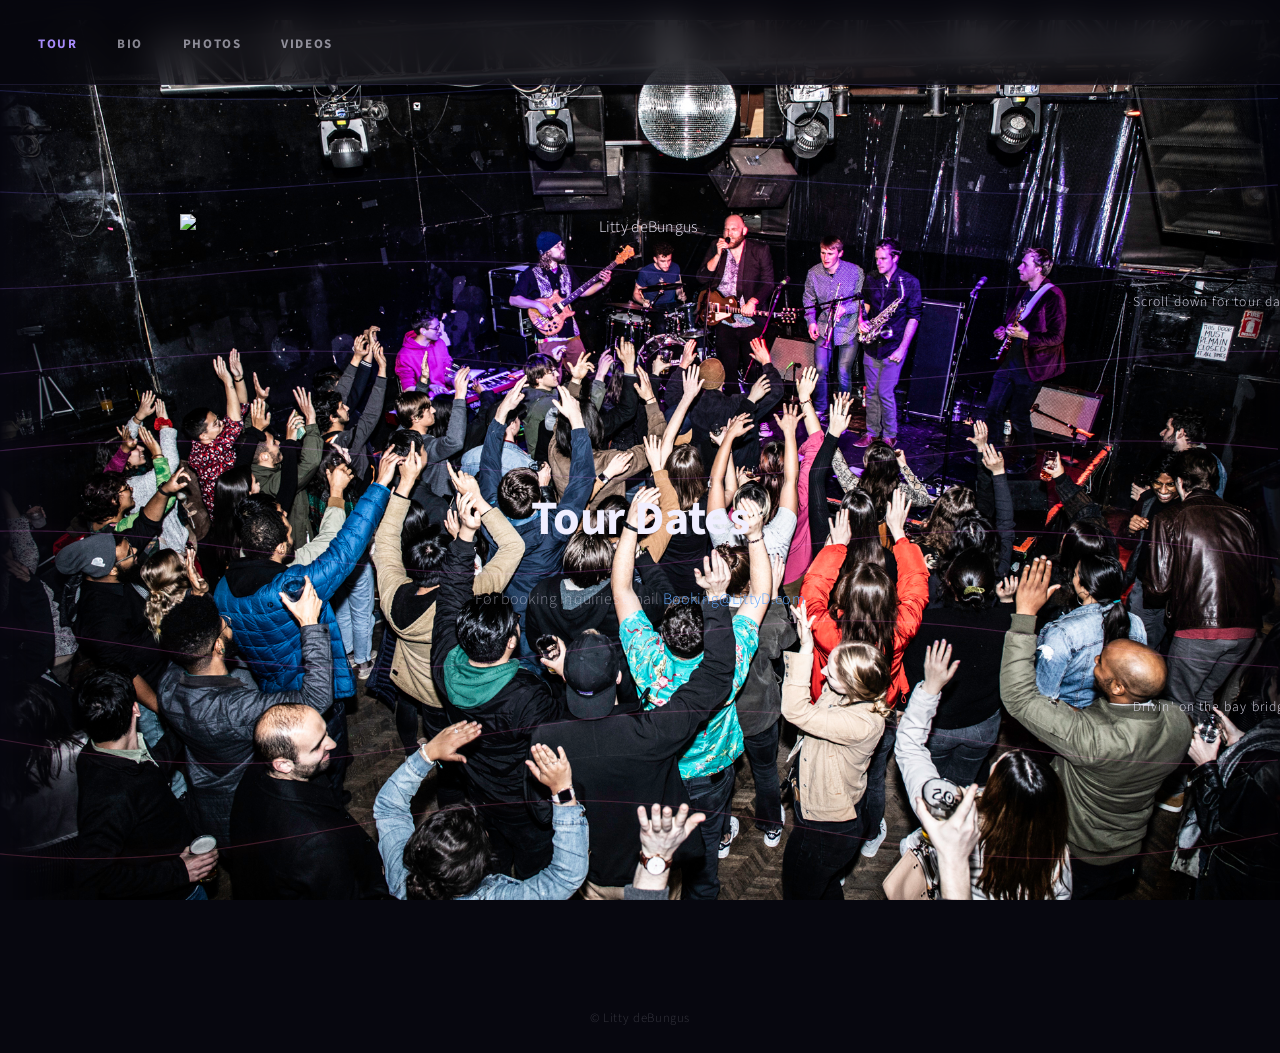
==== commit 86566306: "Remove 1 past show" ====
--- a/index.html
+++ b/index.html
@@ -53,17 +53,6 @@
         <h2 class="section-title">Tour Dates</h2>
 
         <ul class="tour-dates-list">
-          <li class="tour-date-item tour-color-purple" data-date="2026-10-30">
-            <div class="tour-date-badge">
-              <span class="badge-month">Oct</span>
-              <span class="badge-day">30</span>
-            </div>
-            <div class="tour-date-info">
-              <span class="tour-event-name">Boom Boom Room</span>
-              <span class="tour-venue">SF, CA &middot; Friday</span>
-            </div>
-            <a href="https://boomboomroom.com/event/monsters-of-funk-the-humidors-litty-debungus-burlesque-noir-galactic-afterparty/client-club-demo/san-francisco-california/" class="tour-tickets-link">Tickets →</a>
-          </li>
         </ul>
 
         <p class="booking-blurb">For booking inquiries email <a href="mailto:Booking@LittyD.com">Booking@LittyD.com</a></p>
